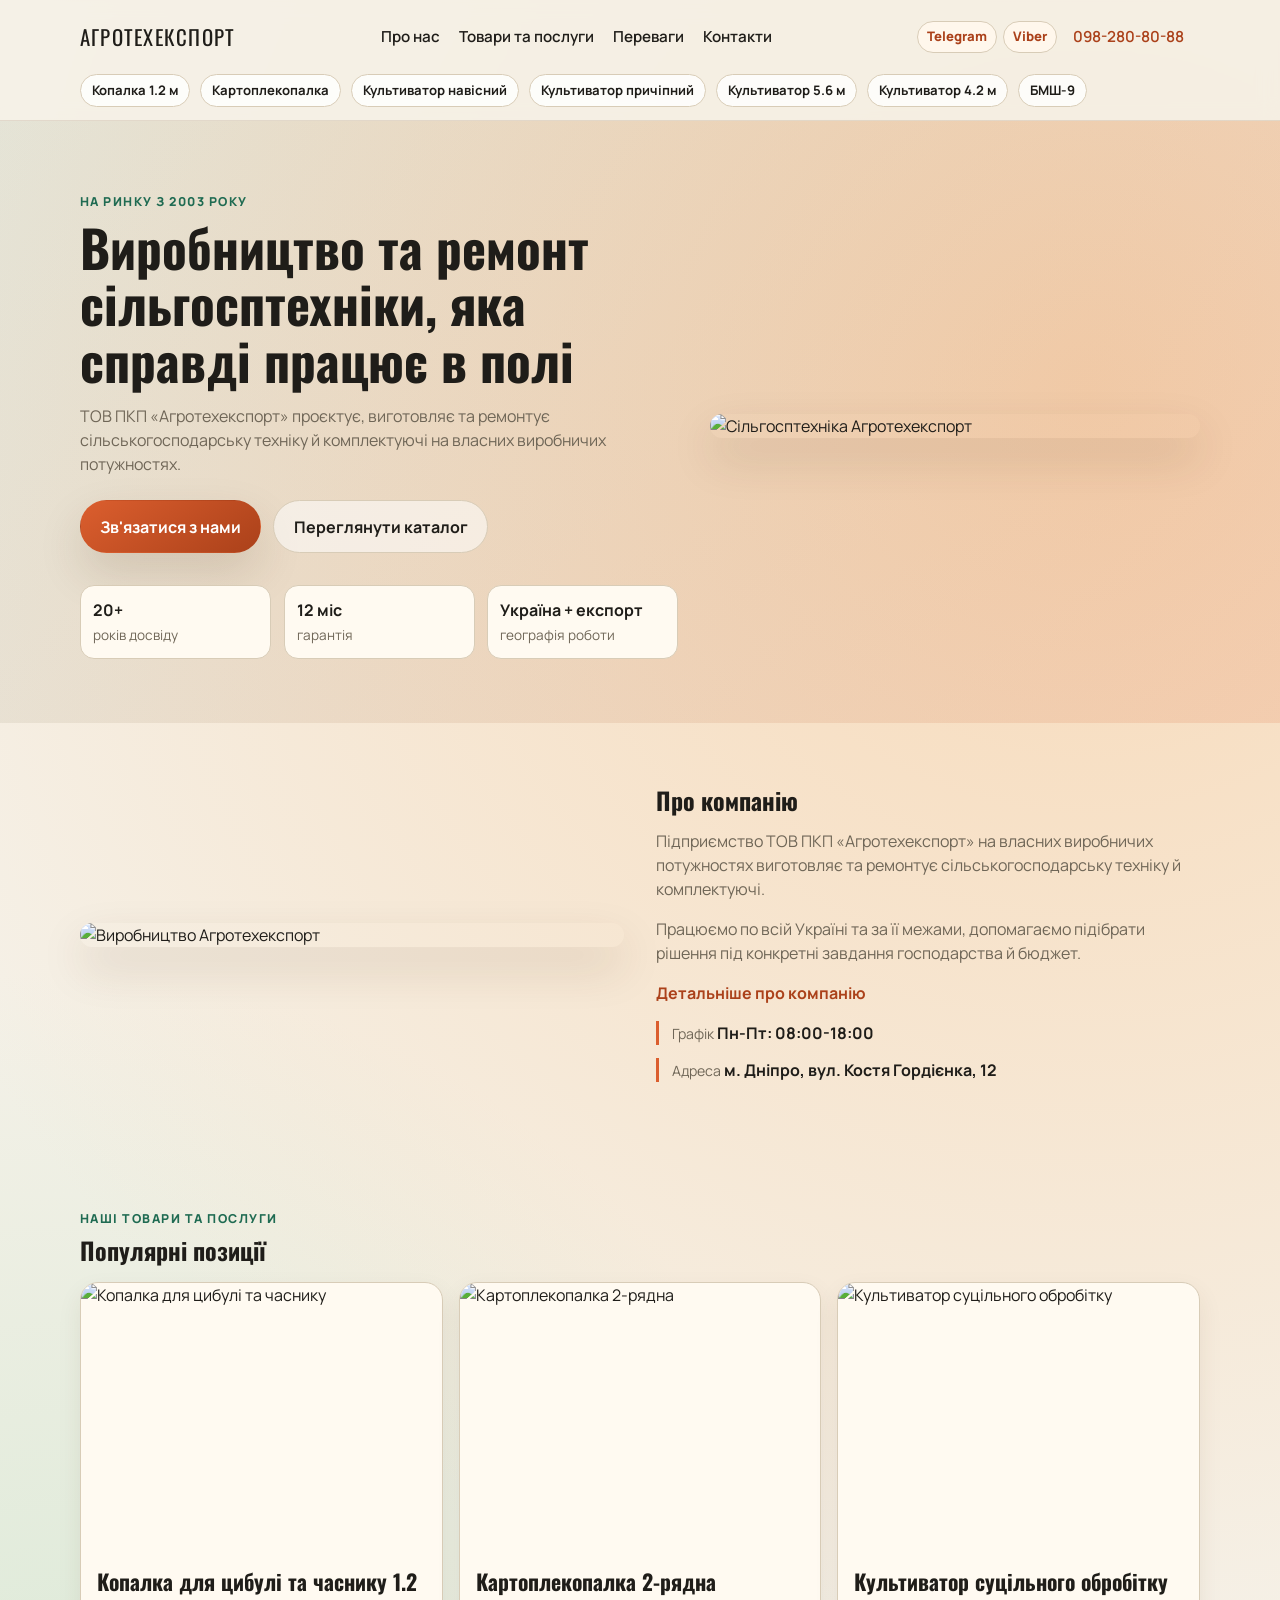
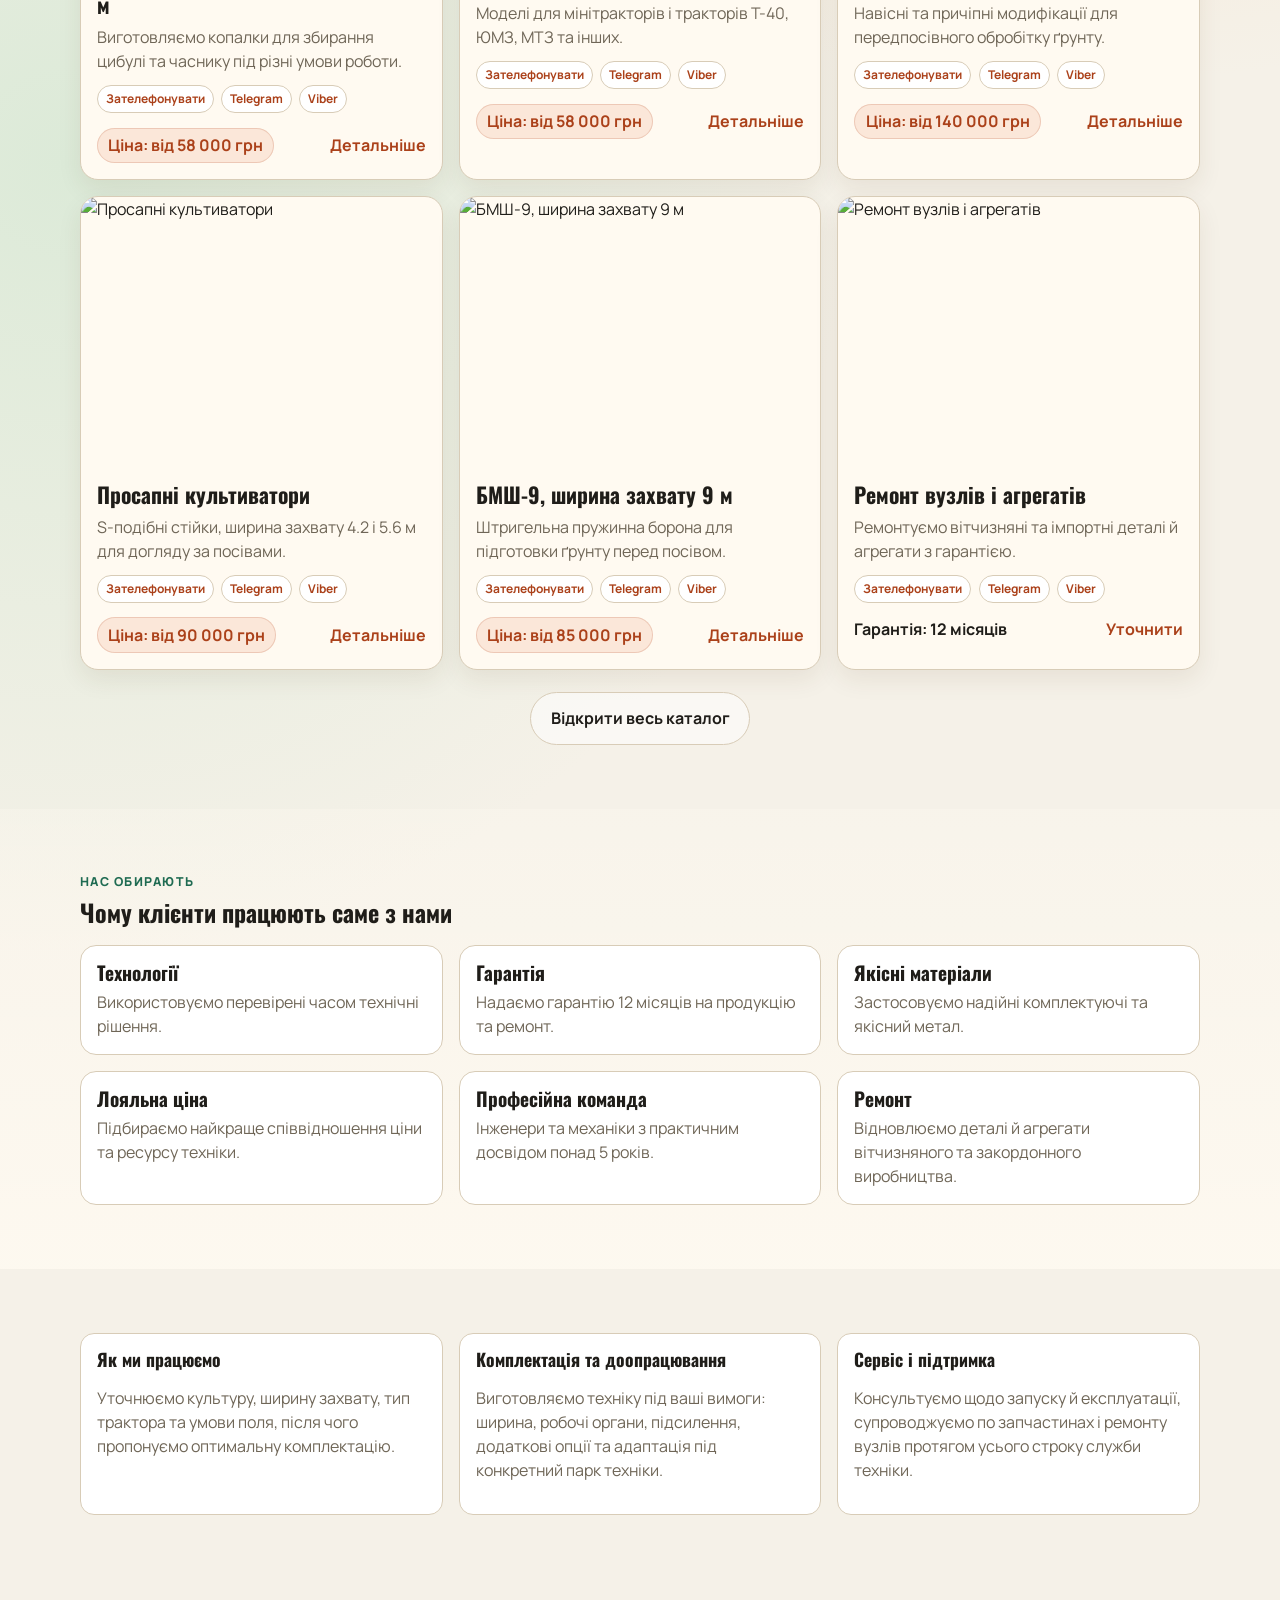
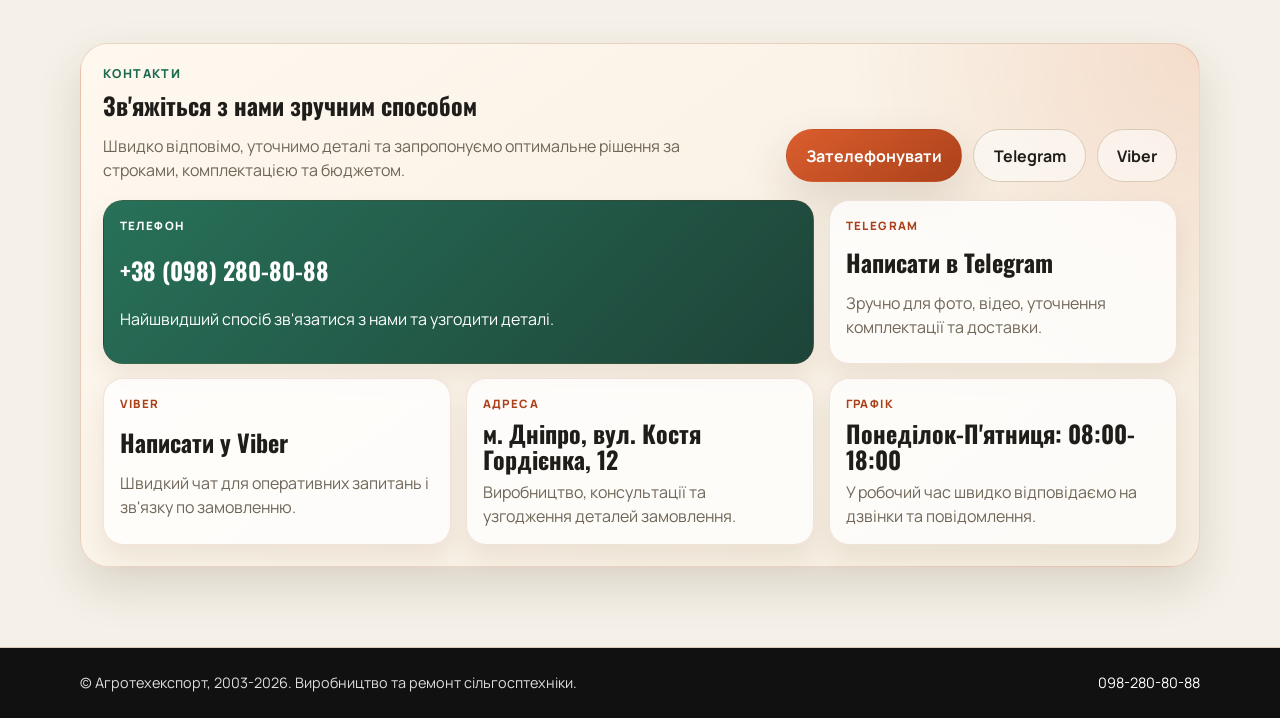
==== index.html @ aa83fad7 "Add files via upload" ====
<!DOCTYPE html>
<html lang="uk">
<head>
  <meta charset="UTF-8" />
  <meta name="viewport" content="width=device-width, initial-scale=1.0" />
  <title>Агротехекспорт - Виробництво та ремонт сільгосптехніки</title>
  <meta name="description" content="Виробництво та ремонт сільськогосподарської техніки й комплектуючих. Працюємо з 2003 року. Доставка по Україні та за її межами." />
  <link rel="icon" type="image/svg+xml" href="favicon.svg" />
  <link rel="apple-touch-icon" href="favicon.svg" />
  <link rel="manifest" href="site.webmanifest" />
  <meta name="robots" content="index,follow,max-image-preview:large" />
  <link rel="canonical" href="https://agro77.com/" />
  <meta property="og:type" content="website" />
  <meta property="og:locale" content="uk_UA" />
  <meta property="og:site_name" content="Агротехекспорт" />
  <meta property="og:title" content="Агротехекспорт - Виробництво та ремонт сільгосптехніки" />
  <meta property="og:description" content="Виробництво та ремонт сільськогосподарської техніки й комплектуючих. Працюємо з 2003 року. Доставка по Україні та за її межами." />
  <meta property="og:url" content="https://agro77.com/" />
  <meta property="og:image" content="https://static.tildacdn.ink/tild3237-6238-4634-b036-653332333562/a927cea4-c1da-4a3e-8.png" />
  <meta name="twitter:card" content="summary_large_image" />
  <meta name="twitter:title" content="Агротехекспорт - Виробництво та ремонт сільгосптехніки" />
  <meta name="twitter:description" content="Виробництво та ремонт сільськогосподарської техніки й комплектуючих. Працюємо з 2003 року. Доставка по Україні та за її межами." />
  <meta name="twitter:image" content="https://static.tildacdn.ink/tild3237-6238-4634-b036-653332333562/a927cea4-c1da-4a3e-8.png" />
  <script type="application/ld+json">
    {
      "@context": "https://schema.org",
      "@type": "Organization",
      "name": "Агротехекспорт",
      "url": "https://agro77.com/",
      "logo": "https://agro77.com/favicon.svg",
      "telephone": "+380982808088",
      "address": {
        "@type": "PostalAddress",
        "addressLocality": "Дніпро",
        "streetAddress": "вул. Костя Гордієнка, 12",
        "addressCountry": "UA"
      },
      "sameAs": [
        "https://t.me/+380982808088"
      ]
    }
  </script>
  <link rel="preconnect" href="https://fonts.googleapis.com">
  <link rel="preconnect" href="https://fonts.gstatic.com" crossorigin>
  <link href="https://fonts.googleapis.com/css2?family=Oswald:wght@400;500;600;700&family=Manrope:wght@400;500;600;700;800&display=swap" rel="stylesheet">
  <link rel="stylesheet" href="styles.css" />
</head>
<body>
  <header class="site-header">
    <div class="container nav-wrap">
      <a class="logo" href="index.html">АГРОТЕХЕКСПОРТ</a>
      <nav class="nav">
        <a href="info.html">Про нас</a>
        <a href="catalog.html">Товари та послуги</a>
        <a href="index.html#benefits">Переваги</a>
        <a href="#contacts">Контакти</a>
      </nav>
      <div class="social-links">
        <a class="social-link" href="https://t.me/+380982808088" target="_blank" rel="noopener">Telegram</a>
        <a class="social-link" href="viber://chat?number=%2B380982808088">Viber</a>
      </div>
      <a class="phone-top" href="tel:+380982808088">098-280-80-88</a>
      <button class="menu-btn" type="button" aria-label="Відкрити меню" aria-expanded="false">
        <span class="menu-btn-bars"><span></span><span></span><span></span></span>
      </button>
    </div>
    <div class="container product-nav">
      <a href="kopalka.html">Копалка 1.2 м</a>
      <a href="kartofelekopalka.html">Картоплекопалка</a>
      <a href="kultivator.html">Культиватор навісний</a>
      <a href="kultivator_4.html">Культиватор причіпний</a>
      <a href="kultivator_s.html">Культиватор 5.6 м</a>
      <a href="kultivator_4-2.html">Культиватор 4.2 м</a>
      <a href="bmsh9.html">БМШ-9</a>
    </div>
  </header>

  <main id="home">
    <section class="hero">
      <div class="hero-backdrop"></div>
      <div class="container hero-grid">
        <div class="hero-copy reveal">
          <p class="eyebrow">На ринку з 2003 року</p>
          <h1>Виробництво та ремонт сільгосптехніки, яка справді працює в полі</h1>
          <p class="lead">ТОВ ПКП «Агротехекспорт» проєктує, виготовляє та ремонтує сільськогосподарську техніку й комплектуючі на власних виробничих потужностях.</p>
          <div class="hero-cta">
            <a class="btn btn-primary" href="#contacts">Зв'язатися з нами</a>
            <a class="btn btn-ghost" href="catalog.html">Переглянути каталог</a>
          </div>
          <ul class="hero-metrics">
            <li><strong>20+</strong><span>років досвіду</span></li>
            <li><strong>12 міс</strong><span>гарантія</span></li>
            <li><strong>Україна + експорт</strong><span>географія роботи</span></li>
          </ul>
        </div>
        <div class="hero-media reveal delay-1">
          <img src="https://static.tildacdn.ink/tild3237-6238-4634-b036-653332333562/a927cea4-c1da-4a3e-8.png" alt="Сільгосптехніка Агротехекспорт" />
        </div>
      </div>
    </section>

    <section id="about" class="section about">
      <div class="container about-grid">
        <div class="about-photo reveal">
          <img src="https://static.tildacdn.ink/tild6334-3035-4732-b839-336237303238/_viber_2023-05-25_19.jpg" alt="Виробництво Агротехекспорт" />
        </div>
        <div class="about-copy reveal delay-1">
          <h2>Про компанію</h2>
          <p>Підприємство ТОВ ПКП «Агротехекспорт» на власних виробничих потужностях виготовляє та ремонтує сільськогосподарську техніку й комплектуючі.</p>
          <p>Працюємо по всій Україні та за її межами, допомагаємо підібрати рішення під конкретні завдання господарства й бюджет.</p>
          <p><a class="text-link" href="info.html">Детальніше про компанію</a></p>
          <div class="info-strip">
            <div>
              <span>Графік</span>
              <strong>Пн-Пт: 08:00-18:00</strong>
            </div>
            <div>
              <span>Адреса</span>
              <strong>м. Дніпро, вул. Костя Гордієнка, 12</strong>
            </div>
          </div>
        </div>
      </div>
    </section>

    <section id="catalog" class="section catalog">
      <div class="container">
        <div class="section-head reveal">
          <p class="eyebrow">Наші товари та послуги</p>
          <h2>Популярні позиції</h2>
        </div>
        <div class="catalog-grid">
          <article class="card reveal">
            <img src="https://static.tildacdn.ink/tild6363-3439-4932-b064-643632323134/_viber_2023-08-12_14.jpg" alt="Копалка для цибулі та часнику" />
            <div class="card-body">
              <h3>Копалка для цибулі та часнику 1.2 м</h3>
              <p>Виготовляємо копалки для збирання цибулі та часнику під різні умови роботи.</p>
              <div class="card-contacts"><a href="tel:+380982808088">Зателефонувати</a><a href="https://t.me/+380982808088" target="_blank" rel="noopener">Telegram</a><a href="viber://chat?number=%2B380982808088">Viber</a></div>
              <div class="card-foot"><span class="price-tag">Ціна: від 58 000 грн</span><a href="kopalka.html">Детальніше</a></div>
            </div>
          </article>

          <article class="card reveal delay-1">
            <img src="https://static.tildacdn.ink/tild3634-3565-4062-b831-323535376361/3b010f32-65f3-437d-a.jpg" alt="Картоплекопалка 2-рядна" />
            <div class="card-body">
              <h3>Картоплекопалка 2-рядна</h3>
              <p>Моделі для мінітракторів і тракторів Т-40, ЮМЗ, МТЗ та інших.</p>
              <div class="card-contacts"><a href="tel:+380982808088">Зателефонувати</a><a href="https://t.me/+380982808088" target="_blank" rel="noopener">Telegram</a><a href="viber://chat?number=%2B380982808088">Viber</a></div>
              <div class="card-foot"><span class="price-tag">Ціна: від 58 000 грн</span><a href="kartofelekopalka.html">Детальніше</a></div>
            </div>
          </article>

          <article class="card reveal delay-2">
            <img src="https://static.tildacdn.ink/tild3134-3938-4335-b635-646566346135/_viber_2025-02-07_06.jpg" alt="Культиватор суцільного обробітку" />
            <div class="card-body">
              <h3>Культиватор суцільного обробітку</h3>
              <p>Навісні та причіпні модифікації для передпосівного обробітку ґрунту.</p>
              <div class="card-contacts"><a href="tel:+380982808088">Зателефонувати</a><a href="https://t.me/+380982808088" target="_blank" rel="noopener">Telegram</a><a href="viber://chat?number=%2B380982808088">Viber</a></div>
              <div class="card-foot"><span class="price-tag">Ціна: від 140 000 грн</span><a href="kultivator.html">Детальніше</a></div>
            </div>
          </article>

          <article class="card reveal">
            <img src="https://static.tildacdn.ink/tild3238-6461-4630-a136-303131353433/0b20b935-dd7e-4245-9.png" alt="Просапні культиватори" />
            <div class="card-body">
              <h3>Просапні культиватори</h3>
              <p>S-подібні стійки, ширина захвату 4.2 і 5.6 м для догляду за посівами.</p>
              <div class="card-contacts"><a href="tel:+380982808088">Зателефонувати</a><a href="https://t.me/+380982808088" target="_blank" rel="noopener">Telegram</a><a href="viber://chat?number=%2B380982808088">Viber</a></div>
              <div class="card-foot"><span class="price-tag">Ціна: від 90 000 грн</span><a href="kultivator_s.html">Детальніше</a></div>
            </div>
          </article>

          <article class="card reveal delay-1">
            <img src="https://static.tildacdn.ink/tild3437-6139-4963-a637-656134353138/e2061bde-c404-4c4b-8.png" alt="БМШ-9, ширина захвату 9 м" />
            <div class="card-body">
              <h3>БМШ-9, ширина захвату 9 м</h3>
              <p>Штригельна пружинна борона для підготовки ґрунту перед посівом.</p>
              <div class="card-contacts"><a href="tel:+380982808088">Зателефонувати</a><a href="https://t.me/+380982808088" target="_blank" rel="noopener">Telegram</a><a href="viber://chat?number=%2B380982808088">Viber</a></div>
              <div class="card-foot"><span class="price-tag">Ціна: від 85 000 грн</span><a href="bmsh9.html">Детальніше</a></div>
            </div>
          </article>

          <article class="card reveal delay-2">
            <img src="https://static.tildacdn.ink/tild3933-3834-4436-a430-346332626465/c8345f91-860f-4028-8.png" alt="Ремонт вузлів і агрегатів" />
            <div class="card-body">
              <h3>Ремонт вузлів і агрегатів</h3>
              <p>Ремонтуємо вітчизняні та імпортні деталі й агрегати з гарантією.</p>
              <div class="card-contacts"><a href="tel:+380982808088">Зателефонувати</a><a href="https://t.me/+380982808088" target="_blank" rel="noopener">Telegram</a><a href="viber://chat?number=%2B380982808088">Viber</a></div>
              <div class="card-foot"><span>Гарантія: 12 місяців</span><a href="#contacts">Уточнити</a></div>
            </div>
          </article>
        </div>
        <div class="catalog-cta reveal">
          <a class="btn btn-ghost" href="catalog.html">Відкрити весь каталог</a>
        </div>
      </div>
    </section>

    <section id="benefits" class="section benefits">
      <div class="container">
        <div class="section-head reveal">
          <p class="eyebrow">Нас обирають</p>
          <h2>Чому клієнти працюють саме з нами</h2>
        </div>
        <div class="benefit-grid">
          <article class="benefit reveal"><h3>Технології</h3><p>Використовуємо перевірені часом технічні рішення.</p></article>
          <article class="benefit reveal delay-1"><h3>Гарантія</h3><p>Надаємо гарантію 12 місяців на продукцію та ремонт.</p></article>
          <article class="benefit reveal delay-2"><h3>Якісні матеріали</h3><p>Застосовуємо надійні комплектуючі та якісний метал.</p></article>
          <article class="benefit reveal"><h3>Лояльна ціна</h3><p>Підбираємо найкраще співвідношення ціни та ресурсу техніки.</p></article>
          <article class="benefit reveal delay-1"><h3>Професійна команда</h3><p>Інженери та механіки з практичним досвідом понад 5 років.</p></article>
          <article class="benefit reveal delay-2"><h3>Ремонт</h3><p>Відновлюємо деталі й агрегати вітчизняного та закордонного виробництва.</p></article>
        </div>
      </div>
    </section>

    <section class="section">
      <div class="container details-grid">
        <article class="detail-card reveal">
          <h3>Як ми працюємо</h3>
          <p>Уточнюємо культуру, ширину захвату, тип трактора та умови поля, після чого пропонуємо оптимальну комплектацію.</p>
        </article>
        <article class="detail-card reveal delay-1">
          <h3>Комплектація та доопрацювання</h3>
          <p>Виготовляємо техніку під ваші вимоги: ширина, робочі органи, підсилення, додаткові опції та адаптація під конкретний парк техніки.</p>
        </article>
        <article class="detail-card reveal delay-2">
          <h3>Сервіс і підтримка</h3>
          <p>Консультуємо щодо запуску й експлуатації, супроводжуємо по запчастинах і ремонту вузлів протягом усього строку служби техніки.</p>
        </article>
      </div>
    </section>

    <section id="contacts" class="section contacts">
      <div class="container contact-shell reveal is-visible">
        <div class="contact-stage">
          <div class="contact-stage-copy">
            <p class="eyebrow">Контакти</p>
            <h2>Зв'яжіться з нами зручним способом</h2>
            <p>Швидко відповімо, уточнимо деталі та запропонуємо оптимальне рішення за строками, комплектацією та бюджетом.</p>
          </div>
          <div class="contact-actions">
            <a class="btn btn-primary" href="tel:+380982808088">Зателефонувати</a>
            <a class="btn btn-ghost" href="https://t.me/+380982808088" target="_blank" rel="noopener">Telegram</a>
            <a class="btn btn-ghost" href="viber://chat?number=%2B380982808088">Viber</a>
          </div>
        </div>
        <div class="contact-card-grid">
          <a class="contact-card contact-card-primary" href="tel:+380982808088">
            <span class="contact-card-label">Телефон</span>
            <strong>+38 (098) 280-80-88</strong>
            <span>Найшвидший спосіб зв'язатися з нами та узгодити деталі.</span>
          </a>
          <a class="contact-card" href="https://t.me/+380982808088" target="_blank" rel="noopener">
            <span class="contact-card-label">Telegram</span>
            <strong>Написати в Telegram</strong>
            <span>Зручно для фото, відео, уточнення комплектації та доставки.</span>
          </a>
          <a class="contact-card" href="viber://chat?number=%2B380982808088">
            <span class="contact-card-label">Viber</span>
            <strong>Написати у Viber</strong>
            <span>Швидкий чат для оперативних запитань і зв'язку по замовленню.</span>
          </a>
          <div class="contact-card contact-card-static">
            <span class="contact-card-label">Адреса</span>
            <strong>м. Дніпро, вул. Костя Гордієнка, 12</strong>
            <span>Виробництво, консультації та узгодження деталей замовлення.</span>
          </div>
          <div class="contact-card contact-card-static">
            <span class="contact-card-label">Графік</span>
            <strong>Понеділок-П'ятниця: 08:00-18:00</strong>
            <span>У робочий час швидко відповідаємо на дзвінки та повідомлення.</span>
          </div>
        </div>
      </div>
    </section>
  </main>

  <footer class="site-footer">
    <div class="container footer-wrap">
      <p>© Агротехекспорт, 2003-2026. Виробництво та ремонт сільгосптехніки.</p>
      <a href="tel:+380982808088">098-280-80-88</a>
    </div>
  </footer>

  <script src="script.js"></script>
</body>
</html>
---- styles.css ----
:root {
  --bg: #f5f1e8;
  --text: #1f1d19;
  --muted: #6f6657;
  --brand: #db5e2e;
  --brand-dark: #ab411a;
  --card: #fffaf1;
  --line: #d8ccb7;
  --accent: #1f6b52;
  --shadow: 0 20px 45px rgba(74, 46, 18, 0.15);
}

* {
  box-sizing: border-box;
}

html,
body {
  margin: 0;
  padding: 0;
}

html {
  scroll-behavior: smooth;
}

body {
  font-family: "Manrope", sans-serif;
  background: radial-gradient(circle at 85% 10%, #f8d9b7 0, transparent 35%),
    radial-gradient(circle at 5% 45%, #dcead8 0, transparent 32%),
    var(--bg);
  color: var(--text);
  line-height: 1.5;
}

img {
  max-width: 100%;
  display: block;
}

.container {
  width: min(1120px, 92vw);
  margin: 0 auto;
}

.site-header {
  position: sticky;
  top: 0;
  z-index: 30;
  backdrop-filter: blur(10px);
  background: rgba(245, 241, 232, 0.85);
  border-bottom: 1px solid rgba(150, 123, 93, 0.2);
}

.nav-wrap {
  display: grid;
  grid-template-columns: auto 1fr auto auto auto;
  gap: 1rem;
  align-items: center;
  min-height: 74px;
}

.logo {
  font-family: "Oswald", sans-serif;
  font-size: 1.3rem;
  text-decoration: none;
  letter-spacing: 0.06em;
  color: var(--text);
}

.nav {
  display: flex;
  justify-content: center;
  gap: 1.2rem;
}

.nav a,
.phone-top {
  color: var(--text);
  text-decoration: none;
  font-weight: 600;
  font-size: 0.95rem;
}

.nav .nav-mobile-only {
  display: none;
}

.social-links {
  display: inline-flex;
  gap: 0.4rem;
}

.social-link {
  text-decoration: none;
  font-size: 0.82rem;
  font-weight: 800;
  padding: 0.35rem 0.55rem;
  border-radius: 999px;
  border: 1px solid var(--line);
  background: #fff7ec;
  color: var(--brand-dark);
}

.product-nav {
  display: flex;
  gap: 0.6rem;
  padding: 0 0 0.8rem;
  overflow-x: auto;
  scrollbar-width: thin;
}

.product-nav a {
  text-decoration: none;
  color: var(--text);
  border: 1px solid var(--line);
  border-radius: 999px;
  background: rgba(255, 255, 255, 0.8);
  padding: 0.35rem 0.7rem;
  white-space: nowrap;
  font-size: 0.82rem;
  font-weight: 700;
}

.phone-top {
  color: var(--brand-dark);
}

.menu-btn {
  display: none;
}

.menu-btn-bars {
  display: inline-flex;
  flex-direction: column;
  justify-content: center;
  gap: 4px;
}

.menu-btn-bars span {
  display: block;
  width: 20px;
  height: 2px;
  border-radius: 999px;
  background: var(--text);
  transition: transform 0.25s ease, opacity 0.25s ease;
}

.hero {
  padding: 4.5rem 0 4rem;
  position: relative;
  overflow: clip;
}

.hero-backdrop {
  position: absolute;
  inset: 0;
  background: linear-gradient(130deg, rgba(31, 107, 82, 0.08), rgba(219, 94, 46, 0.15));
  pointer-events: none;
}

.hero-grid {
  position: relative;
  display: grid;
  grid-template-columns: 1.1fr 0.9fr;
  gap: 2rem;
  align-items: center;
}

.eyebrow {
  text-transform: uppercase;
  letter-spacing: 0.12em;
  font-size: 0.77rem;
  color: var(--accent);
  font-weight: 800;
  margin: 0 0 0.5rem;
}

h1,
h2,
h3 {
  font-family: "Oswald", sans-serif;
  line-height: 1.1;
  margin: 0;
}

h1 {
  font-size: clamp(2rem, 4vw, 3.6rem);
  margin-bottom: 1rem;
}

.lead {
  max-width: 62ch;
  color: var(--muted);
}

.text-link {
  color: var(--brand-dark);
  font-weight: 700;
  text-decoration: none;
}

.hero-cta {
  display: flex;
  gap: 0.75rem;
  margin-top: 1.5rem;
  flex-wrap: wrap;
}

.btn {
  display: inline-flex;
  align-items: center;
  justify-content: center;
  border-radius: 999px;
  padding: 0.84rem 1.2rem;
  text-decoration: none;
  font-weight: 700;
  border: 1px solid transparent;
}

.btn-primary {
  background: linear-gradient(145deg, var(--brand), var(--brand-dark));
  color: #fff;
  box-shadow: var(--shadow);
}

.btn-ghost {
  border-color: var(--line);
  color: var(--text);
  background: rgba(255, 255, 255, 0.55);
}

.btn-full {
  width: 100%;
}

.hero-metrics {
  list-style: none;
  margin: 2rem 0 0;
  padding: 0;
  display: grid;
  grid-template-columns: repeat(3, minmax(0, 1fr));
  gap: 0.8rem;
}

.hero-metrics li {
  background: var(--card);
  border: 1px solid var(--line);
  border-radius: 14px;
  padding: 0.75rem;
}

.hero-metrics strong {
  display: block;
  font-size: 1rem;
}

.hero-metrics span {
  color: var(--muted);
  font-size: 0.85rem;
}

.hero-media img {
  border-radius: 22px;
  box-shadow: var(--shadow);
}

.section {
  padding: 4rem 0;
}

section[id] {
  scroll-margin-top: 104px;
}

.about-grid,
.contacts-grid {
  display: grid;
  grid-template-columns: 1fr 1fr;
  gap: 2rem;
  align-items: center;
}

.about-photo img {
  border-radius: 20px;
  box-shadow: var(--shadow);
}

.about-copy p {
  color: var(--muted);
}

.info-strip {
  display: grid;
  gap: 0.8rem;
  margin-top: 1rem;
}

.info-strip div {
  border-left: 3px solid var(--brand);
  padding-left: 0.8rem;
}

.info-strip span {
  color: var(--muted);
  font-size: 0.88rem;
}

.section-head {
  margin-bottom: 1.2rem;
}

.catalog-grid {
  display: grid;
  grid-template-columns: repeat(3, minmax(0, 1fr));
  gap: 1rem;
}

.catalog-cta {
  display: flex;
  justify-content: center;
  margin-top: 1.4rem;
}

.card {
  background: var(--card);
  border: 1px solid var(--line);
  border-radius: 18px;
  overflow: hidden;
  box-shadow: 0 10px 24px rgba(76, 47, 14, 0.08);
}

.card img {
  aspect-ratio: 4 / 3;
  width: 100%;
  object-fit: cover;
}

.card-body {
  padding: 1rem;
}

.card h3 {
  font-size: 1.35rem;
  margin-bottom: 0.5rem;
}

.card p {
  margin: 0;
  color: var(--muted);
}

.card-contacts {
  margin-top: 0.75rem;
  display: flex;
  gap: 0.45rem;
  flex-wrap: wrap;
}

.card-contacts a {
  text-decoration: none;
  border: 1px solid var(--line);
  border-radius: 999px;
  padding: 0.25rem 0.5rem;
  font-size: 0.75rem;
  font-weight: 700;
  color: var(--brand-dark);
  background: #fff;
}

.card-foot {
  margin-top: 0.9rem;
  display: flex;
  justify-content: space-between;
  gap: 0.8rem;
  align-items: center;
  font-weight: 700;
}

.card-foot a {
  text-decoration: none;
  color: var(--brand-dark);
}

.price-tag {
  display: inline-flex;
  align-items: center;
  padding: 0.35rem 0.7rem;
  border-radius: 999px;
  background: rgba(219, 94, 46, 0.12);
  color: var(--brand-dark);
  box-shadow: inset 0 0 0 1px rgba(171, 65, 26, 0.18);
}

.benefits {
  background: linear-gradient(180deg, rgba(255, 250, 241, 0.3), rgba(255, 250, 241, 0.85));
}

.benefit-grid {
  display: grid;
  grid-template-columns: repeat(3, minmax(0, 1fr));
  gap: 1rem;
}

.benefit {
  background: #fff;
  border: 1px solid var(--line);
  border-radius: 16px;
  padding: 1rem;
}

.benefit h3 {
  font-size: 1.2rem;
  margin-bottom: 0.45rem;
}

.benefit p {
  margin: 0;
  color: var(--muted);
}

.contacts {
  padding-bottom: 5rem;
}

.mini-hero {
  padding: 3rem 0 2rem;
}

.mini-hero h1 {
  margin-top: 0.35rem;
  margin-bottom: 0.7rem;
}

.crumbs {
  color: var(--muted);
  font-size: 0.9rem;
}

.crumbs a {
  color: var(--brand-dark);
  text-decoration: none;
}

.product-layout {
  display: grid;
  grid-template-columns: 1fr 1fr;
  gap: 1.2rem;
}

.product-layout img {
  border-radius: 18px;
  box-shadow: var(--shadow);
}

.product-info {
  background: var(--card);
  border: 1px solid var(--line);
  border-radius: 18px;
  padding: 1rem;
}

.meta-list {
  list-style: none;
  margin: 0;
  padding: 0;
  display: grid;
  gap: 0.45rem;
}

.meta-list span {
  color: var(--muted);
}

.price-value {
  display: inline-flex;
  align-items: center;
  padding: 0.18rem 0.5rem;
  margin-left: 0.2rem;
  border-radius: 999px;
  background: rgba(219, 94, 46, 0.12);
  color: var(--brand-dark);
  font-weight: 800;
}

.feature-list {
  margin: 0.7rem 0 0;
  padding-left: 1rem;
}

.feature-list li {
  margin-bottom: 0.4rem;
}

.product-actions {
  display: flex;
  flex-wrap: wrap;
  gap: 0.6rem;
  margin-top: 1rem;
}

.product-contact {
  margin-top: 0.9rem;
  display: grid;
  gap: 0.45rem;
}

.product-contact a {
  color: var(--brand-dark);
  text-decoration: none;
  font-weight: 700;
}

.details-grid {
  display: grid;
  grid-template-columns: repeat(3, minmax(0, 1fr));
  gap: 1rem;
}

.detail-card {
  background: #fff;
  border: 1px solid var(--line);
  border-radius: 14px;
  padding: 1rem;
}

.detail-card h3 {
  font-size: 1.1rem;
  margin-bottom: 0.4rem;
}

.detail-card p,
.detail-card li {
  color: var(--muted);
}

.spec-table {
  width: 100%;
  border-collapse: collapse;
  margin-top: 0.7rem;
}

.spec-table td {
  border-top: 1px solid var(--line);
  padding: 0.5rem 0.35rem;
  vertical-align: top;
}

.spec-table td:first-child {
  color: var(--muted);
  width: 40%;
}

.contact-shell {
  background:
    radial-gradient(circle at top right, rgba(219, 94, 46, 0.14), transparent 28%),
    linear-gradient(145deg, #fff8ef, #f4ecde);
  border: 1px solid rgba(171, 65, 26, 0.18);
  border-radius: 28px;
  padding: 1.35rem;
  box-shadow: var(--shadow);
}

.contact-stage {
  display: grid;
  grid-template-columns: minmax(0, 1.2fr) minmax(280px, 0.8fr);
  gap: 1.2rem;
  align-items: end;
  margin-bottom: 1.1rem;
}

.contact-stage-copy p:last-child {
  margin-bottom: 0;
  color: var(--muted);
  max-width: 60ch;
}

.contact-actions {
  display: flex;
  gap: 0.7rem;
  flex-wrap: wrap;
  justify-content: flex-end;
}

.contact-card-grid {
  display: grid;
  grid-template-columns: repeat(12, minmax(0, 1fr));
  gap: 0.9rem;
}

.contact-card {
  grid-column: span 4;
  display: grid;
  gap: 0.45rem;
  min-height: 164px;
  padding: 1rem;
  border-radius: 20px;
  border: 1px solid rgba(171, 65, 26, 0.14);
  background: rgba(255, 255, 255, 0.78);
  text-decoration: none;
  color: var(--text);
  box-shadow: 0 12px 24px rgba(76, 47, 14, 0.08);
  transition: transform 0.25s ease, box-shadow 0.25s ease, border-color 0.25s ease;
}

.contact-card:hover {
  transform: translateY(-4px);
  box-shadow: 0 18px 30px rgba(76, 47, 14, 0.12);
  border-color: rgba(171, 65, 26, 0.34);
}

.contact-card-primary {
  grid-column: span 8;
  background: linear-gradient(135deg, rgba(31, 107, 82, 0.96), rgba(20, 60, 49, 0.96));
  color: #fff;
}

.contact-card-primary .contact-card-label,
.contact-card-primary strong,
.contact-card-primary span:last-child {
  color: #fff;
}

.contact-card-static {
  cursor: default;
}

.contact-card-label {
  text-transform: uppercase;
  letter-spacing: 0.12em;
  font-size: 0.72rem;
  font-weight: 800;
  color: var(--brand-dark);
}

.contact-card strong {
  font-family: "Oswald", sans-serif;
  font-size: 1.5rem;
  line-height: 1.1;
}

.contact-card span:last-child {
  color: var(--muted);
}

.contact-card-primary span:last-child {
  color: #fff;
}

.lead-form {
  background: var(--card);
  border: 1px solid var(--line);
  border-radius: 18px;
  padding: 1rem;
  box-shadow: var(--shadow);
}

.contact-panel h3 {
  margin-bottom: 0.6rem;
}

.contact-panel p {
  color: var(--muted);
}

.lead-form label {
  display: grid;
  gap: 0.35rem;
  margin-bottom: 0.8rem;
  font-weight: 700;
}

.lead-form input,
.lead-form textarea {
  font: inherit;
  padding: 0.75rem;
  border-radius: 12px;
  border: 1px solid #ccbba0;
  background: #fff;
}

.form-note {
  margin: 0.7rem 0 0;
  color: var(--muted);
  font-size: 0.85rem;
}

.site-footer {
  border-top: 1px solid var(--line);
  background: #111;
  color: #ddd;
}

.footer-wrap {
  min-height: 70px;
  display: flex;
  justify-content: space-between;
  align-items: center;
  gap: 1rem;
  font-size: 0.9rem;
}

.footer-wrap a {
  color: #fff;
  text-decoration: none;
}

.reveal {
  opacity: 0;
  transform: translateY(16px);
  transition: opacity 0.65s ease, transform 0.65s ease;
}

.reveal.is-visible {
  opacity: 1;
  transform: translateY(0);
}

.delay-1 {
  transition-delay: 0.1s;
}

.delay-2 {
  transition-delay: 0.2s;
}

@media (max-width: 980px) {
  .hero-grid,
  .about-grid,
  .contacts-grid,
  .catalog-grid,
  .benefit-grid,
  .product-layout {
    grid-template-columns: 1fr 1fr;
  }

  .nav-wrap {
    grid-template-columns: auto 1fr auto auto;
  }

  .phone-top {
    display: none;
  }

  .contact-stage,
  .contact-card-grid {
    grid-template-columns: 1fr 1fr;
  }

  .contact-card,
  .contact-card-primary {
    grid-column: auto;
  }
}

@media (max-width: 760px) {
  .nav-wrap {
    grid-template-columns: auto 1fr auto;
    gap: 0.6rem;
  }

  .logo {
    grid-column: 1;
    font-size: 1.05rem;
  }

  .phone-top {
    display: inline-flex;
    grid-column: 2;
    justify-self: center;
    align-items: center;
    font-size: 0.88rem;
    white-space: nowrap;
  }

  .nav {
    display: none;
    position: absolute;
    left: 4vw;
    right: 4vw;
    top: 74px;
    background: #fffdf7;
    border: 1px solid var(--line);
    border-radius: 18px;
    padding: 0.9rem;
    flex-direction: column;
    gap: 0.75rem;
    max-height: calc(100vh - 96px);
    overflow-y: auto;
    box-shadow: var(--shadow);
  }

  .nav.is-open {
    display: flex;
  }

  .nav a {
    display: block;
    width: 100%;
    padding: 0.35rem 0;
  }

  .nav .nav-mobile-only {
    display: block;
  }

  .nav .nav-mobile-only {
    padding: 0.55rem 0;
    border-bottom: 1px solid rgba(216, 204, 183, 0.65);
  }

  .nav .nav-mobile-only:last-child {
    border-bottom: 0;
  }

  .product-nav {
    display: none;
  }

  .menu-btn {
    display: inline-flex;
    align-items: center;
    justify-content: center;
    grid-column: 3;
    justify-self: end;
    border: 1px solid var(--line);
    background: #fff;
    border-radius: 10px;
    width: 42px;
    height: 42px;
    padding: 0;
    cursor: pointer;
  }

  .menu-btn.is-open .menu-btn-bars span:nth-child(1) {
    transform: translateY(6px) rotate(45deg);
  }

  .menu-btn.is-open .menu-btn-bars span:nth-child(2) {
    opacity: 0;
  }

  .menu-btn.is-open .menu-btn-bars span:nth-child(3) {
    transform: translateY(-6px) rotate(-45deg);
  }

  .hero,
  .section {
    padding: 3rem 0;
  }

  .hero-grid,
  .about-grid,
  .contacts-grid,
  .catalog-grid,
  .benefit-grid,
  .product-layout,
  .details-grid,
  .hero-metrics {
    grid-template-columns: 1fr;
  }

  .contact-shell {
    padding: 1rem;
    border-radius: 22px;
  }

  .contact-stage,
  .contact-card-grid {
    grid-template-columns: 1fr;
  }

  .contact-actions {
    justify-content: stretch;
  }

  .contact-actions .btn,
  .contact-card,
  .contact-card-primary {
    width: 100%;
    grid-column: auto;
  }

  .contact-card {
    min-height: auto;
  }

  .social-links {
    display: none;
  }

  .contacts-grid-single {
    grid-template-columns: 1fr;
  }

  .footer-wrap {
    flex-direction: column;
    justify-content: center;
    text-align: center;
    padding: 0.8rem 0;
  }
}
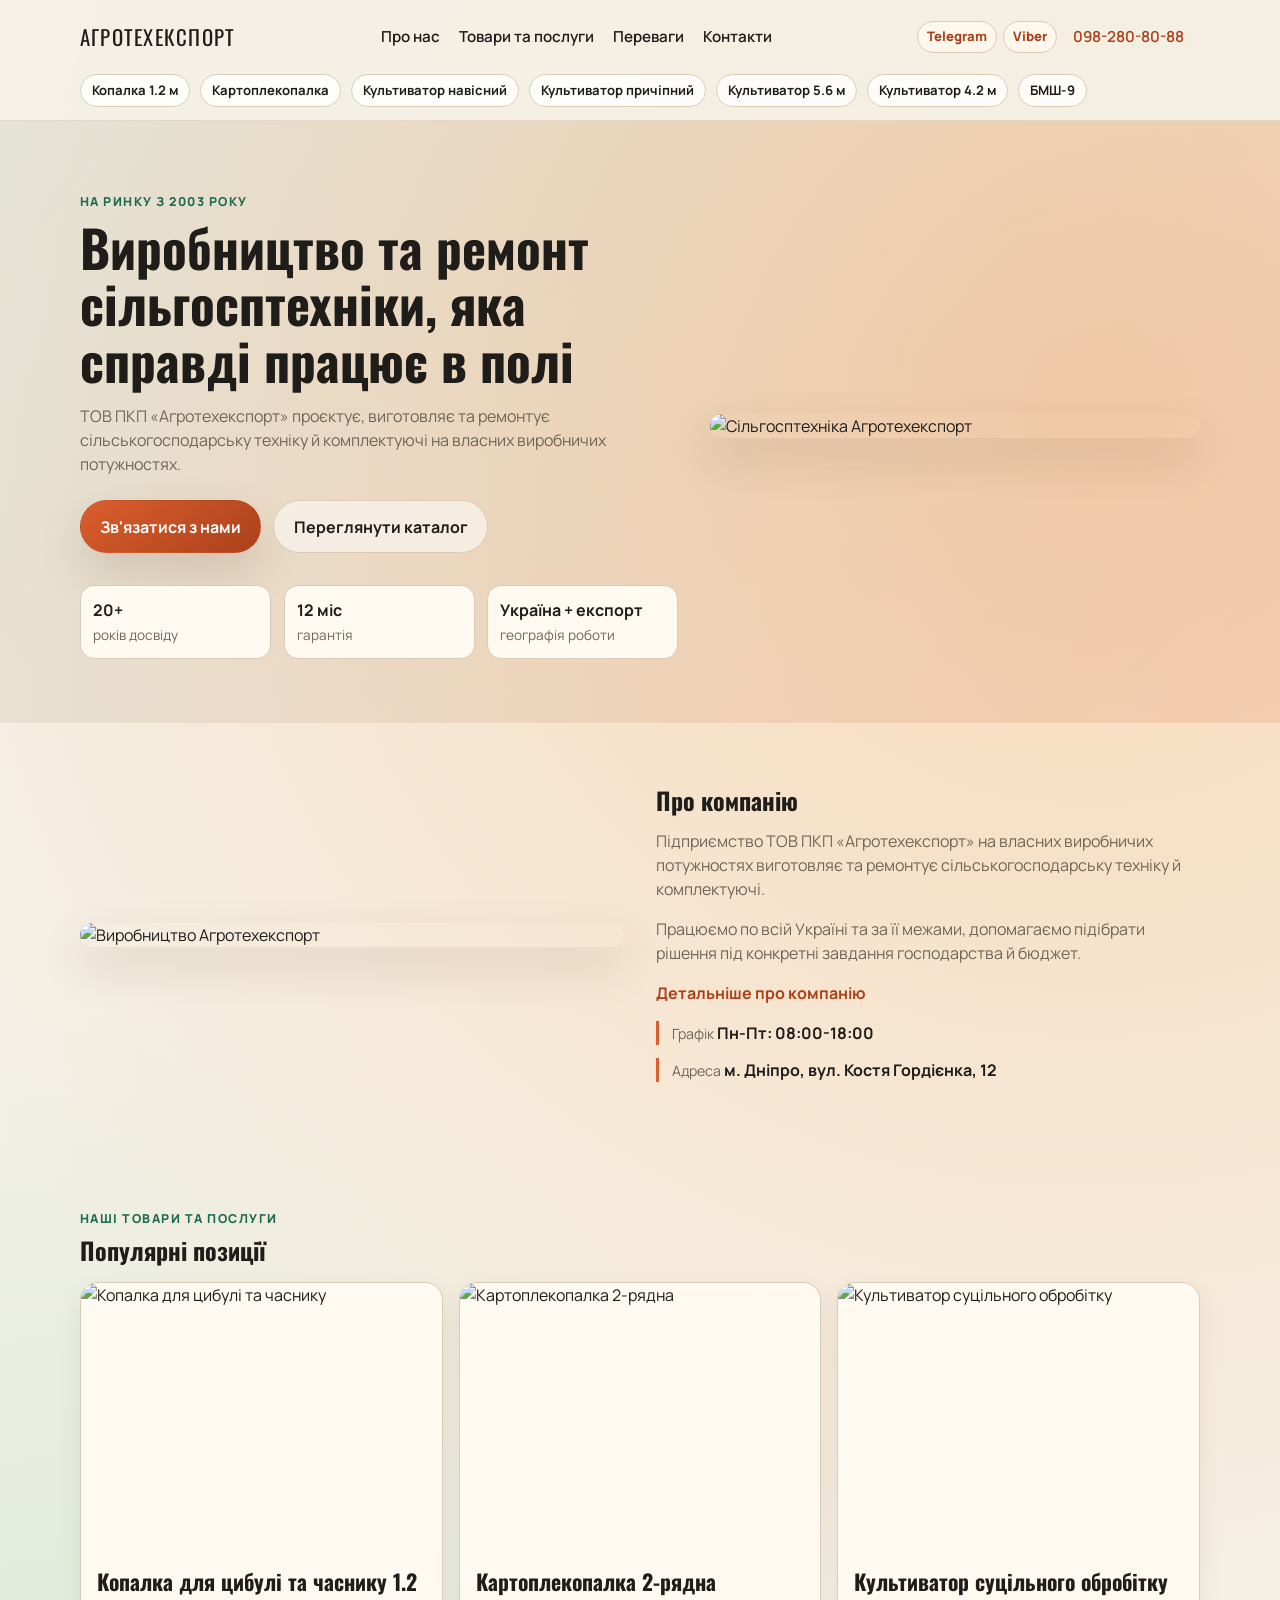
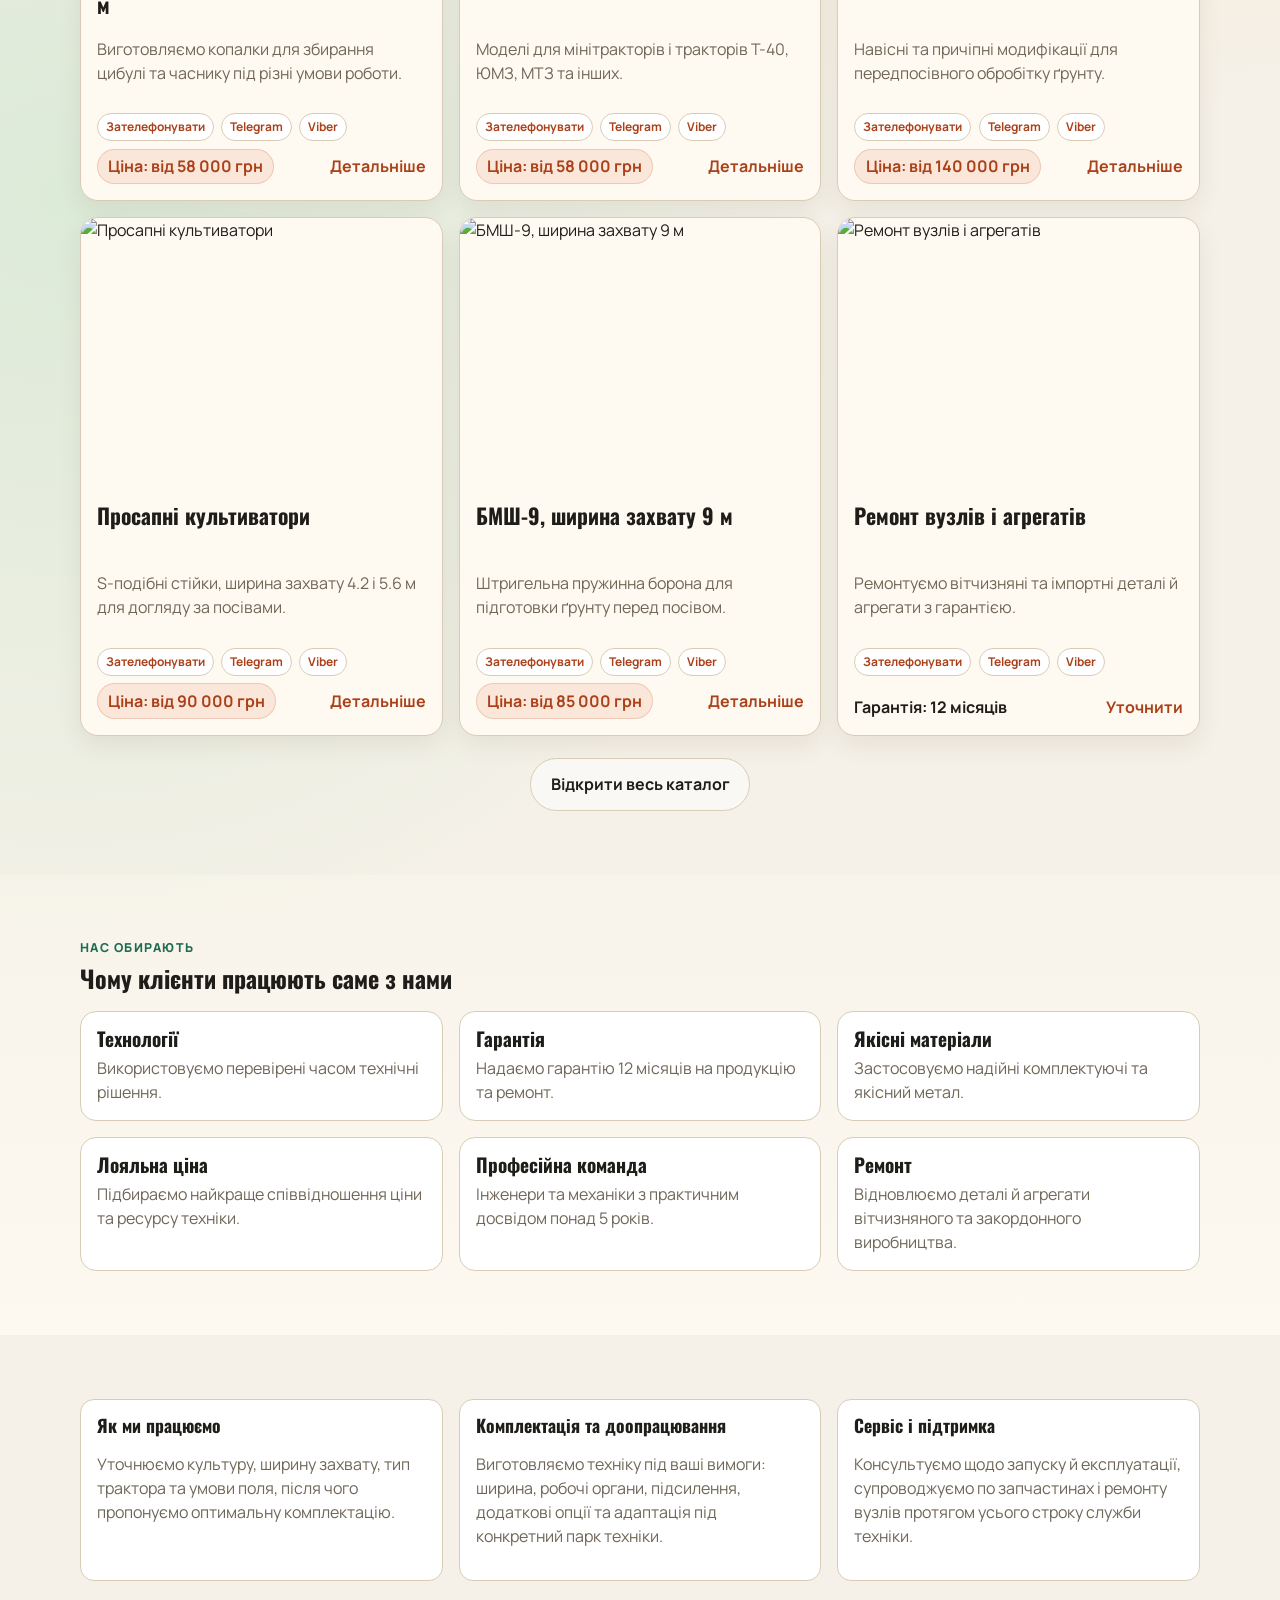
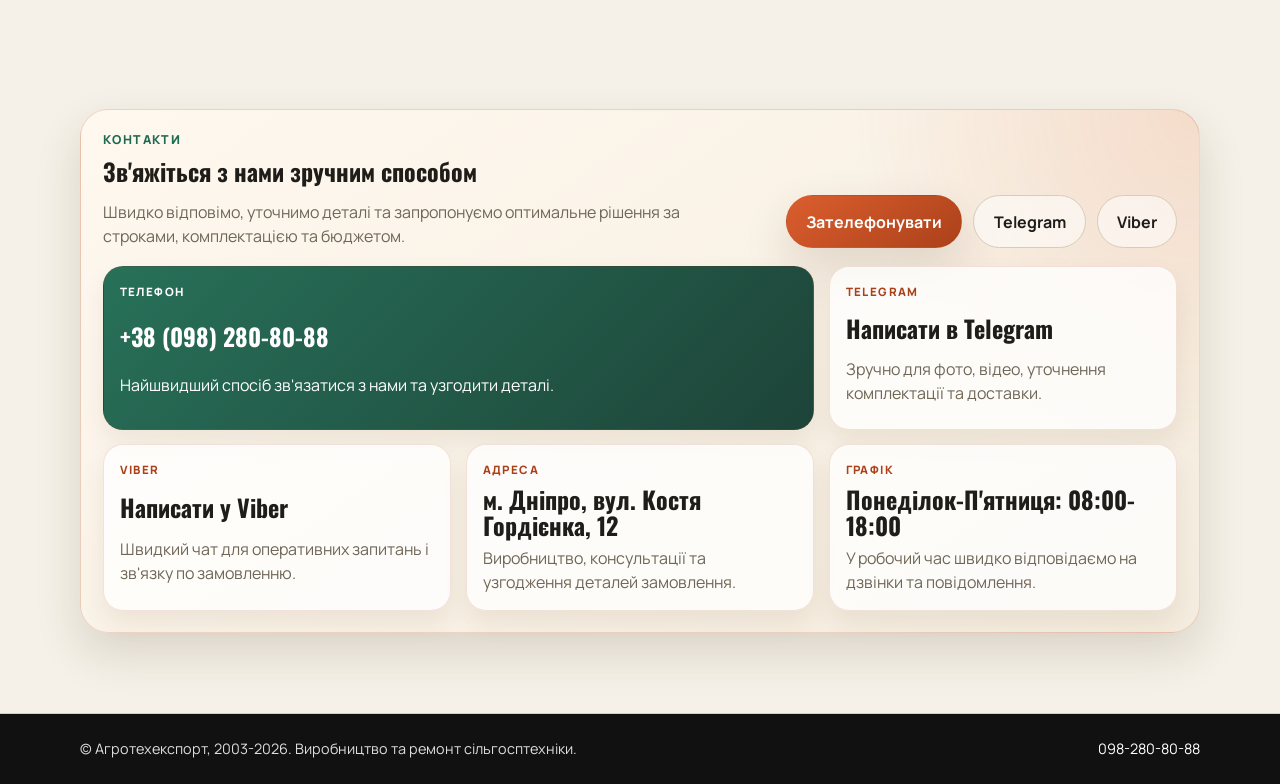
==== commit 4392b936: "Add files via upload" ====
--- a/index.html
+++ b/index.html
@@ -131,7 +131,7 @@
         </div>
         <div class="catalog-grid">
           <article class="card reveal">
-            <img src="https://static.tildacdn.ink/tild6363-3439-4932-b064-643632323134/_viber_2023-08-12_14.jpg" alt="Копалка для цибулі та часнику" />
+            <img src="https://static.tildacdn.ink/tild3333-6266-4038-a633-653332373937/_viber_2023-08-12_14.jpg" alt="Копалка для цибулі та часнику" />
             <div class="card-body">
               <h3>Копалка для цибулі та часнику 1.2 м</h3>
               <p>Виготовляємо копалки для збирання цибулі та часнику під різні умови роботи.</p>
@@ -141,7 +141,7 @@
           </article>
 
           <article class="card reveal delay-1">
-            <img src="https://static.tildacdn.ink/tild3634-3565-4062-b831-323535376361/3b010f32-65f3-437d-a.jpg" alt="Картоплекопалка 2-рядна" />
+            <img src="https://static.tildacdn.ink/tild3037-6632-4139-b366-303561666234/_viber_2023-05-22_10.jpg" alt="Картоплекопалка 2-рядна" />
             <div class="card-body">
               <h3>Картоплекопалка 2-рядна</h3>
               <p>Моделі для мінітракторів і тракторів Т-40, ЮМЗ, МТЗ та інших.</p>
@@ -151,7 +151,7 @@
           </article>
 
           <article class="card reveal delay-2">
-            <img src="https://static.tildacdn.ink/tild3134-3938-4335-b635-646566346135/_viber_2025-02-07_06.jpg" alt="Культиватор суцільного обробітку" />
+            <img src="https://static.tildacdn.ink/tild3536-3963-4863-a334-343039333538/_viber_2023-05-21_12.jpg" alt="Культиватор суцільного обробітку" />
             <div class="card-body">
               <h3>Культиватор суцільного обробітку</h3>
               <p>Навісні та причіпні модифікації для передпосівного обробітку ґрунту.</p>
@@ -161,7 +161,7 @@
           </article>
 
           <article class="card reveal">
-            <img src="https://static.tildacdn.ink/tild3238-6461-4630-a136-303131353433/0b20b935-dd7e-4245-9.png" alt="Просапні культиватори" />
+            <img src="https://static.tildacdn.ink/tild3230-3433-4131-a537-326532643334/_viber_2023-05-20_11.jpg" alt="Просапні культиватори" />
             <div class="card-body">
               <h3>Просапні культиватори</h3>
               <p>S-подібні стійки, ширина захвату 4.2 і 5.6 м для догляду за посівами.</p>
@@ -171,7 +171,7 @@
           </article>
 
           <article class="card reveal delay-1">
-            <img src="https://static.tildacdn.ink/tild3437-6139-4963-a637-656134353138/e2061bde-c404-4c4b-8.png" alt="БМШ-9, ширина захвату 9 м" />
+            <img src="https://static.tildacdn.ink/tild3038-3165-4561-b131-313934383463/_viber_2023-05-17_17.jpg" alt="БМШ-9, ширина захвату 9 м" />
             <div class="card-body">
               <h3>БМШ-9, ширина захвату 9 м</h3>
               <p>Штригельна пружинна борона для підготовки ґрунту перед посівом.</p>
--- a/styles.css
+++ b/styles.css
@@ -328,6 +328,9 @@
   border-radius: 18px;
   overflow: hidden;
   box-shadow: 0 10px 24px rgba(76, 47, 14, 0.08);
+  display: flex;
+  flex-direction: column;
+  height: 100%;
 }
 
 .card img {
@@ -338,16 +341,22 @@
 
 .card-body {
   padding: 1rem;
+  display: flex;
+  flex-direction: column;
+  gap: 0.45rem;
+  flex: 1;
 }
 
 .card h3 {
   font-size: 1.35rem;
   margin-bottom: 0.5rem;
+  min-height: 2.4em;
 }
 
 .card p {
   margin: 0;
   color: var(--muted);
+  min-height: 3.6em;
 }
 
 .card-contacts {
@@ -369,7 +378,7 @@
 }
 
 .card-foot {
-  margin-top: 0.9rem;
+  margin-top: auto;
   display: flex;
   justify-content: space-between;
   gap: 0.8rem;
@@ -451,6 +460,26 @@
 .product-layout img {
   border-radius: 18px;
   box-shadow: var(--shadow);
+}
+
+.zoomable-image {
+  cursor: zoom-in;
+}
+
+.product-gallery {
+  margin-top: 0.75rem;
+  display: grid;
+  grid-template-columns: repeat(3, minmax(0, 1fr));
+  gap: 0.55rem;
+}
+
+.product-gallery img {
+  aspect-ratio: 4 / 3;
+  width: 100%;
+  object-fit: cover;
+  border-radius: 12px;
+  border: 1px solid var(--line);
+  box-shadow: none;
 }
 
 .product-info {
@@ -689,6 +718,109 @@
   border-top: 1px solid var(--line);
   background: #111;
   color: #ddd;
+}
+
+body.lightbox-open {
+  overflow: hidden;
+}
+
+.lightbox {
+  position: fixed;
+  inset: 0;
+  z-index: 110;
+  display: none;
+  align-items: center;
+  justify-content: center;
+  background: rgba(12, 9, 7, 0.88);
+  padding: 1rem;
+}
+
+.lightbox.is-open {
+  display: flex;
+}
+
+.lightbox-stage {
+  width: min(1200px, 88vw);
+  height: min(82vh, 900px);
+  display: grid;
+  place-items: center;
+  overflow: auto;
+}
+
+.lightbox-image {
+  max-width: 100%;
+  max-height: 100%;
+  object-fit: contain;
+  transform-origin: center center;
+  transition: transform 0.18s ease;
+  box-shadow: 0 18px 44px rgba(0, 0, 0, 0.45);
+  border-radius: 14px;
+}
+
+.lightbox-close,
+.lightbox-nav,
+.lightbox-zoom {
+  border: 1px solid rgba(255, 255, 255, 0.26);
+  background: rgba(24, 22, 19, 0.72);
+  color: #fff;
+  cursor: pointer;
+}
+
+.lightbox-close {
+  position: absolute;
+  top: 16px;
+  right: 16px;
+  width: 42px;
+  height: 42px;
+  border-radius: 10px;
+  font-size: 1.05rem;
+}
+
+.lightbox-nav {
+  position: absolute;
+  top: 50%;
+  transform: translateY(-50%);
+  width: 42px;
+  height: 56px;
+  border-radius: 10px;
+  font-size: 1.2rem;
+}
+
+.lightbox-prev {
+  left: 16px;
+}
+
+.lightbox-next {
+  right: 16px;
+}
+
+.lightbox-toolbar {
+  position: absolute;
+  bottom: 16px;
+  left: 50%;
+  transform: translateX(-50%);
+  display: inline-flex;
+  align-items: center;
+  gap: 0.5rem;
+  background: rgba(24, 22, 19, 0.72);
+  border: 1px solid rgba(255, 255, 255, 0.2);
+  border-radius: 999px;
+  padding: 0.35rem 0.45rem;
+  color: #fff;
+}
+
+.lightbox-zoom {
+  width: 34px;
+  height: 34px;
+  border-radius: 999px;
+  font-size: 1.1rem;
+}
+
+.lightbox-counter {
+  min-width: 72px;
+  text-align: center;
+  font-weight: 700;
+  font-size: 0.9rem;
 }
 
 .footer-wrap {
@@ -860,6 +992,15 @@
     grid-template-columns: 1fr;
   }
 
+  .product-gallery {
+    grid-template-columns: repeat(2, minmax(0, 1fr));
+  }
+
+  .card h3,
+  .card p {
+    min-height: 0;
+  }
+
   .contact-shell {
     padding: 1rem;
     border-radius: 22px;
@@ -899,4 +1040,22 @@
     text-align: center;
     padding: 0.8rem 0;
   }
-}
+
+  .lightbox-stage {
+    width: 94vw;
+    height: 76vh;
+  }
+
+  .lightbox-nav {
+    width: 38px;
+    height: 50px;
+  }
+
+  .lightbox-prev {
+    left: 8px;
+  }
+
+  .lightbox-next {
+    right: 8px;
+  }
+}
